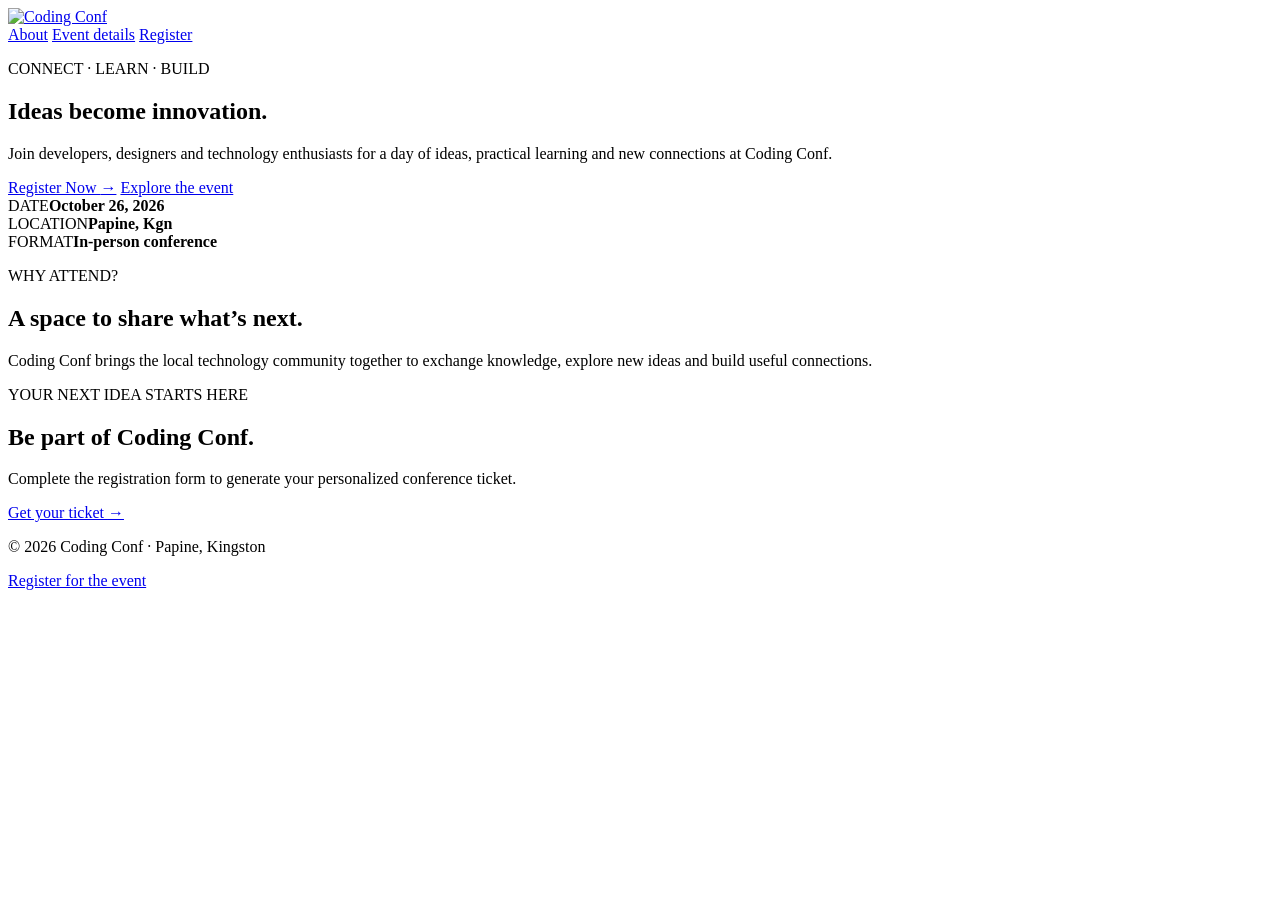
==== index.html @ f75af222 "Add files via upload" ====
<!--  Miessa Wright id#2300715 IA#2 Web programming CIT2011 Mondays 6-8 -->
<!DOCTYPE html>
<html lang="en">
<head>
    <meta charset="UTF-8">
    <meta name="viewport" content="width=device-width, initial-scale=1.0">
    <meta name="description" content="Register for Coding Conf, a technology and coding conference in Papine, Kingston.">
    <title>Coding Conf | Home</title>
    <link rel="icon" type="image/png" href="../assets/images/favicon-32x32.png">
    <link rel="stylesheet" href="../css/style.css">
</head>
<body class="page page-home">
    <header class="site-header">
        <a class="brand" href="index.html" aria-label="Coding Conf home">
            <img src="../assets/images/logo-full.svg" alt="Coding Conf">
        </a>
        <nav class="main-nav" aria-label="Main navigation">
            <a href="#about">About</a>
            <a href="#event-details">Event details</a>
            <a class="nav-register" href="login.html">Register</a>
        </nav>
    </header>

    <main class="home-main">
        <section class="hero" aria-labelledby="page-title">
            <p class="eyebrow">CONNECT · LEARN · BUILD</p>
            <h1 id="page-title">Ideas become <span class="gradient-text">innovation.</span></h1>
            <p class="hero-copy">Join developers, designers and technology enthusiasts for a day of ideas, practical learning and new connections at Coding Conf.</p>
            <div class="hero-actions">
                <a class="button button-primary" href="login.html">Register Now <span aria-hidden="true">→</span></a>
                <a class="button button-secondary" href="#about">Explore the event</a>
            </div>
            <div class="event-summary" id="event-details">
                <div class="summary-item"><span class="summary-label">DATE</span><strong>October 26, 2026</strong></div>
                <div class="summary-divider" aria-hidden="true"></div>
                <div class="summary-item"><span class="summary-label">LOCATION</span><strong>Papine, Kgn</strong></div>
                <div class="summary-divider" aria-hidden="true"></div>
                <div class="summary-item"><span class="summary-label">FORMAT</span><strong>In-person conference</strong></div>
            </div>
        </section>

        <section class="about-section" id="about" aria-labelledby="about-title">
            <div class="section-heading">
                <p class="eyebrow">WHY ATTEND?</p>
                <h2 id="about-title">A space to share what’s next.</h2>
                <p>Coding Conf brings the local technology community together to exchange knowledge, explore new ideas and build useful connections.</p>
            </div>
                    </section>

        <section class="closing-cta" aria-labelledby="cta-title">
            <p class="eyebrow">YOUR NEXT IDEA STARTS HERE</p>
            <h2 id="cta-title">Be part of Coding Conf.</h2>
            <p>Complete the registration form to generate your personalized conference ticket.</p>
            <a class="button button-primary" href="login.html">Get your ticket <span aria-hidden="true">→</span></a>
        </section>
    </main>

    <footer class="site-footer"><p>© 2026 Coding Conf · Papine, Kingston</p><a href="login.html">Register for the event</a></footer>
</body>
</html>
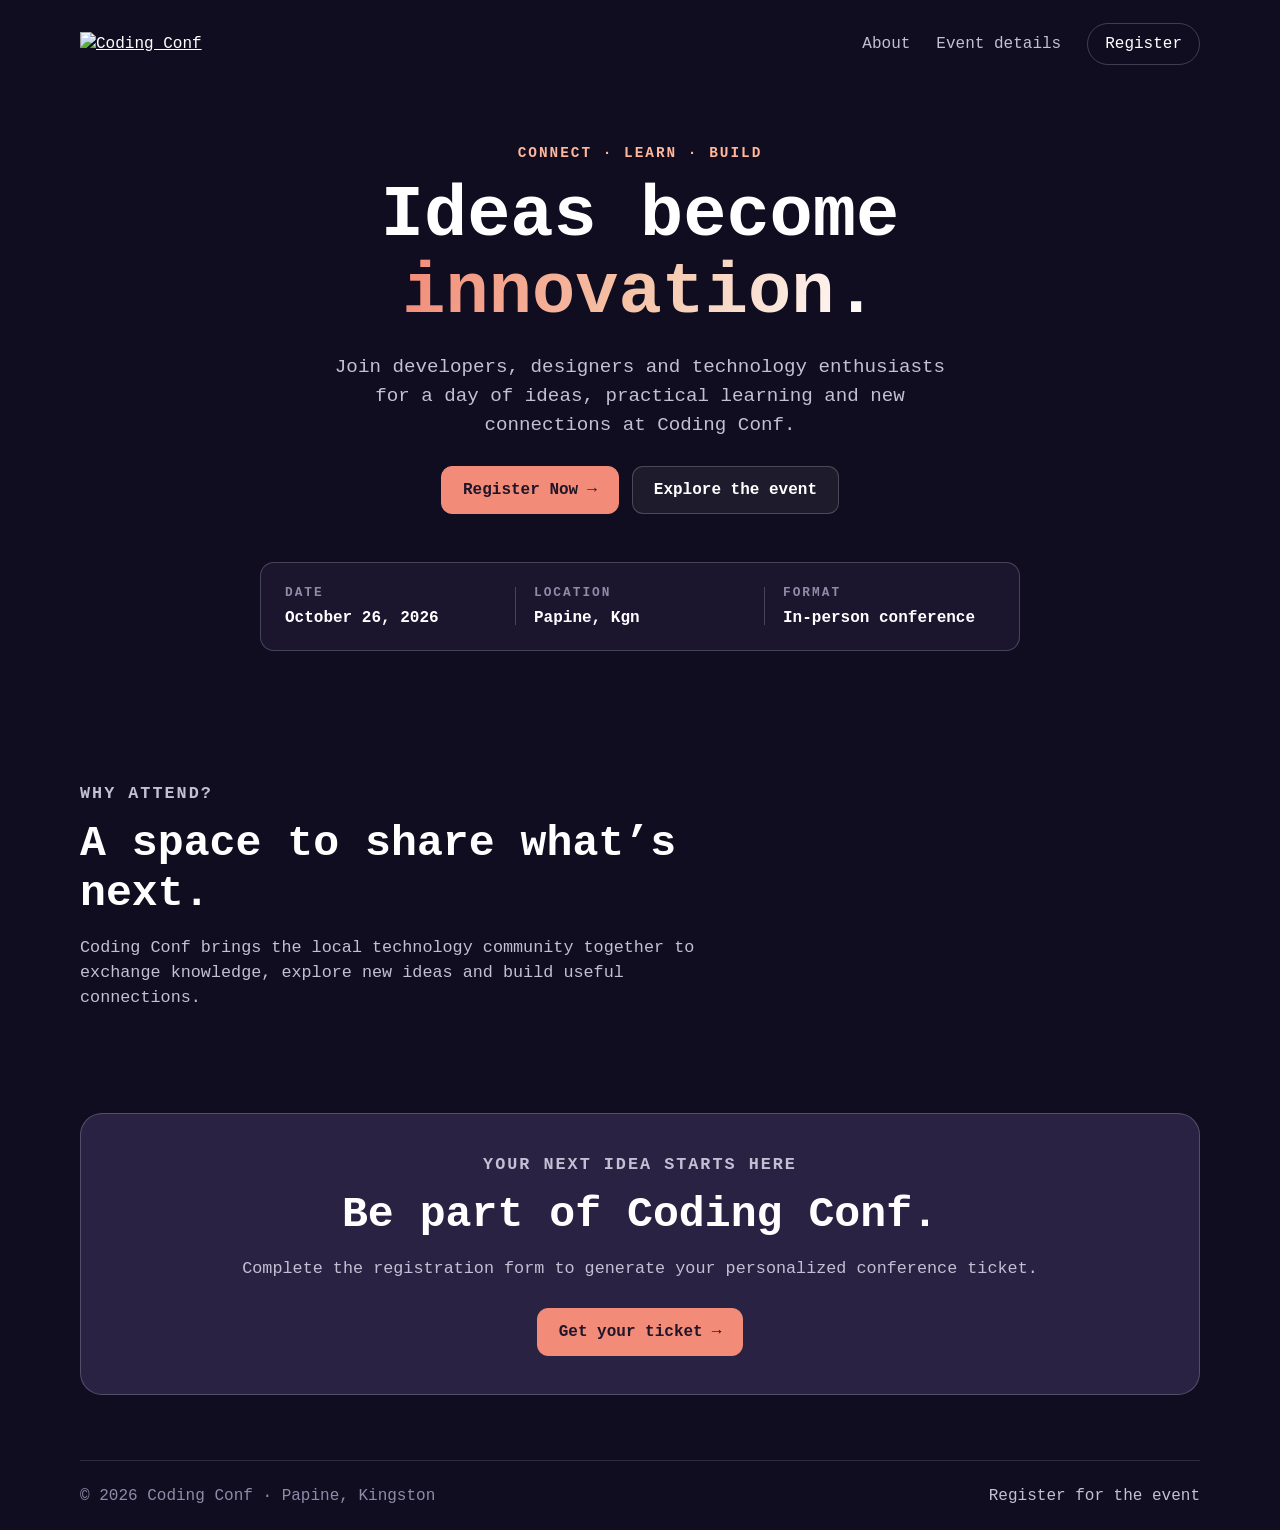
==== commit 2da64ca5: "Update stylesheet link in index.html" ====
--- a/index.html
+++ b/index.html
@@ -7,7 +7,7 @@
     <meta name="description" content="Register for Coding Conf, a technology and coding conference in Papine, Kingston.">
     <title>Coding Conf | Home</title>
     <link rel="icon" type="image/png" href="../assets/images/favicon-32x32.png">
-    <link rel="stylesheet" href="../css/style.css">
+    <link rel="stylesheet" href="style.css">
 </head>
 <body class="page page-home">
     <header class="site-header">
--- a/style.css
+++ b/style.css
@@ -0,0 +1,378 @@
+@font-face {
+    font-family: "Inconsolata";
+    src: url("../assets/fonts/Inconsolata-VariableFont_wdth,wght.ttf") format("truetype");
+    font-weight: 200 900;
+    font-style: normal;
+}
+
+:root {
+    --background: #100d20;
+    --text: #ffffff;
+    --accent: #ffb69a;
+    --accent-dark: #f28b78;
+    --muted: #c4bfd4;
+    --subtle: #918aa8;
+    --error: #ff9b91;
+    --border: rgba(255, 255, 255, 0.2);
+    --panel: rgba(35, 29, 58, 0.88);
+    --page-width: 1120px;
+}
+
+* { box-sizing: border-box; }
+
+body {
+    min-width: 320px;
+    min-height: 100vh;
+    margin: 0;
+    color: var(--text);
+    background: var(--background) url("../assets/images/background-desktop.png") center / cover fixed no-repeat;
+    font-family: "Inconsolata", monospace;
+    line-height: 1.5;
+}
+
+img { display: block; max-width: 100%; }
+a { color: inherit; }
+button, input { font: inherit; }
+button, a, input { transition: 0.2s ease; }
+
+:where(a, button, input):focus-visible {
+    outline: 2px solid var(--accent);
+    outline-offset: 3px;
+}
+
+.page { display: flex; min-height: 100vh; flex-direction: column; }
+
+
+.site-header, .site-footer {
+    display: flex;
+    width: 90%;
+    max-width: var(--page-width);
+    align-items: center;
+    justify-content: space-between;
+    gap: 20px;
+    margin: 0 auto;
+}
+
+.site-header { min-height: 88px; }
+.site-header-centered { justify-content: center; }
+.brand img { width: 185px; }
+.main-nav { display: flex; align-items: center; gap: 26px; }
+
+:where(.main-nav, .site-footer, .back-link) a {
+    color: var(--muted);
+    text-decoration: none;
+}
+
+:where(.main-nav, .site-footer, .back-link) a:hover { color: var(--accent); }
+.main-nav .nav-register {
+    padding: 8px 17px;
+    border: 1px solid var(--border);
+    border-radius: 24px;
+    color: var(--text);
+}
+
+
+.button {
+    display: inline-flex;
+    min-height: 48px;
+    align-items: center;
+    justify-content: center;
+    gap: 9px;
+    padding: 11px 21px;
+    border: 1px solid transparent;
+    border-radius: 11px;
+    cursor: pointer;
+    font-size: 1rem;
+    font-weight: 700;
+    text-align: center;
+    text-decoration: none;
+}
+
+.button:hover { transform: translateY(-2px); }
+.button-primary { border-color: var(--accent-dark); background: var(--accent-dark); color: #211529; }
+.button-primary:hover { background: var(--accent); }
+.button-secondary { border-color: var(--border); background: rgba(255,255,255,0.06); color: var(--text); }
+.button-secondary:hover { background: rgba(255,255,255,0.15); }
+
+
+.home-main {
+    width: 90%;
+    max-width: var(--page-width);
+    flex: 1;
+    margin: 0 auto;
+}
+
+.hero {
+    display: flex;
+    min-height: 590px;
+    flex-direction: column;
+    align-items: center;
+    justify-content: center;
+    padding: 55px 0 65px;
+    text-align: center;
+}
+
+.eyebrow {
+    margin: 0 0 13px;
+    color: var(--accent);
+    font-size: 0.9rem;
+    font-weight: 700;
+    letter-spacing: 2px;
+}
+
+:is(.hero, .form-intro, .ticket-intro) h1 {
+    max-width: 900px;
+    margin: 0;
+    font-size: clamp(2.25rem, 6vw, 4.5rem);
+    line-height: 1.08;
+}
+
+.gradient-text {
+    background: linear-gradient(105deg, var(--accent-dark), #f5c5a9, var(--text));
+    background-clip: text;
+    -webkit-background-clip: text;
+    color: transparent;
+}
+
+.hero-copy {
+    max-width: 650px;
+    margin: 20px auto 0;
+    color: var(--muted);
+    font-size: clamp(1rem, 2vw, 1.2rem);
+}
+
+.hero-actions, .ticket-actions {
+    display: flex;
+    flex-wrap: wrap;
+    justify-content: center;
+    gap: 13px;
+    margin-top: 26px;
+}
+
+.event-summary {
+    display: flex;
+    width: 100%;
+    max-width: 760px;
+    align-items: center;
+    justify-content: space-around;
+    gap: 18px;
+    margin-top: 48px;
+    padding: 20px 24px;
+    border: 1px solid var(--border);
+    border-radius: 14px;
+    background: rgba(31, 25, 51, 0.78);
+}
+
+.summary-item { display: flex; flex: 1; flex-direction: column; gap: 4px; text-align: left; }
+.summary-label { color: var(--subtle); font-size: 0.8rem; font-weight: 700; letter-spacing: 2px; }
+.summary-divider { width: 1px; height: 38px; background: var(--border); }
+.about-section { padding: 65px 0 75px; }
+.section-heading { max-width: 650px; margin-bottom: 27px; }
+:is(.section-heading, .closing-cta) h2 { margin: 0; font-size: clamp(1.8rem, 4vw, 2.7rem); line-height: 1.15; }
+:is(.section-heading, .closing-cta) p { color: var(--muted); font-size: 1.05rem; }
+
+.feature-grid {
+    display: grid;
+    grid-template-columns: repeat(3, 1fr);
+    gap: 17px;
+}
+
+.feature-card {
+    min-height: 200px;
+    padding: 23px;
+    border: 1px solid var(--border);
+    border-radius: 14px;
+    background: rgba(35, 29, 58, 0.85);
+}
+
+.feature-card:hover { transform: translateY(-4px); }
+.feature-number { float: right; color: var(--accent); font-weight: 700; }
+.feature-card h3 { margin: 16px 0 7px; font-size: 1.3rem; }
+.feature-card p { margin: 0; color: var(--muted); }
+.closing-cta {
+    margin-bottom: 65px;
+    padding: 38px 24px;
+    border: 1px solid var(--border);
+    border-radius: 22px;
+    background: rgba(48, 39, 75, 0.85);
+    text-align: center;
+}
+.closing-cta .button { margin-top: 10px; }
+
+
+.site-footer {
+    min-height: 70px;
+    border-top: 1px solid rgba(255,255,255,0.12);
+    color: var(--subtle);
+}
+.site-footer p { margin: 0; }
+
+:is(.form-main, .ticket-main) {
+    width: 90%;
+    max-width: 720px;
+    flex: 1;
+    margin: 0 auto;
+    padding: 20px 0 30px;
+}
+
+:is(.form-intro, .ticket-intro) { margin: 0 auto 17px; text-align: center; }
+:is(.form-intro, .ticket-intro) h1 { font-size: clamp(2rem, 5vw, 3.3rem); }
+:is(.form-intro, .ticket-intro) p { max-width: 620px; margin: 9px auto 0; color: var(--muted); }
+
+.registration-form {
+    display: flex;
+    flex-direction: column;
+    gap: 11px;
+    padding: 20px;
+    border: 1px solid var(--border);
+    border-radius: 18px;
+    background: var(--panel);
+}
+
+.form-group { display: flex; min-width: 0; flex-direction: column; gap: 4px; }
+.form-group label { font-weight: 700; }
+.required-text, .form-note { color: var(--subtle); font-size: 0.85rem; font-weight: 400; }
+
+.form-group input[type="text"], .form-group input[type="email"] {
+    width: 100%;
+    min-height: 43px;
+    padding: 9px 12px;
+    border: 1px solid rgba(255,255,255,0.32);
+    border-radius: 9px;
+    background: rgba(255,255,255,0.07);
+    color: var(--text);
+}
+
+.form-group input::placeholder { color: #a49db4; }
+.form-group input:focus { border-color: var(--accent); }
+.form-group input.input-error { border-color: var(--error); }
+
+/* Avatar upload and preview */
+.upload-area {
+    display: flex;
+    min-height: 105px;
+    flex-direction: column;
+    align-items: center;
+    justify-content: center;
+    gap: 6px;
+    padding: 10px;
+    border: 2px dashed rgba(255,255,255,0.32);
+    border-radius: 11px;
+    background: rgba(255,255,255,0.045);
+    text-align: center;
+}
+
+.upload-area.drag-over { border-color: var(--accent); background: rgba(242,139,120,0.12); }
+.upload-area.upload-invalid { border-color: var(--error); }
+.upload-icon { width: 30px; height: 30px; padding: 4px; border: 1px solid var(--border); border-radius: 8px; }
+.avatar-preview { width: 52px; height: 52px; border: 2px solid var(--text); border-radius: 11px; object-fit: cover; }
+.upload-area p { margin: 0; color: var(--muted); }
+.text-button { padding: 0; border: 0; background: none; color: var(--accent); cursor: pointer; font-weight: 700; text-decoration: underline; }
+.upload-actions { display: flex; flex-wrap: wrap; justify-content: center; gap: 8px; }
+.small-button { padding: 5px 11px; border: 1px solid var(--border); border-radius: 7px; background: rgba(255,255,255,0.1); color: var(--text); cursor: pointer; }
+
+/* Keep hidden controls hidden when no avatar is selected. */
+.avatar-preview[hidden], .upload-actions[hidden] { display: none !important; }
+.avatar-preview:not([hidden]) { display: block; }
+.upload-actions:not([hidden]) { display: flex; }
+
+.help-text { display: flex; align-items: center; gap: 7px; margin: 0; color: var(--muted); font-size: 0.82rem; }
+.help-text img { width: 16px; height: 16px; }
+.field-error { color: var(--error); font-size: 0.88rem; }
+.field-error:empty { display: none; }
+.registration-form:has(.input-error) .submit-button { box-shadow: 0 0 0 2px rgba(255,155,145,0.16); }
+.submit-button { width: 100%; margin-top: 2px; }
+.form-note { margin: 0; text-align: center; }
+.back-link { margin: 16px 0 0; text-align: center; }
+.visually-hidden { position: absolute; width: 1px; height: 1px; overflow: hidden; clip: rect(0,0,0,0); white-space: nowrap; }
+
+.ticket-main { max-width: 850px; }
+.ticket-intro h1 { max-width: 790px; margin: 0 auto; }
+.ticket-card {
+    display: grid;
+    grid-template-columns: 1fr 100px;
+    min-height: 255px;
+    overflow: hidden;
+    border: 1px solid rgba(255,255,255,0.58);
+    border-radius: 18px;
+    background: rgba(255,255,255,0.12);
+}
+.ticket-main-content { display: flex; flex-direction: column; justify-content: space-between; padding: 24px; }
+.ticket-brand-row { display: flex; align-items: center; justify-content: space-between; gap: 12px; }
+.ticket-brand-row img { width: 185px; }
+.ticket-type, .stub-label { color: var(--accent); font-size: 0.8rem; font-weight: 700; letter-spacing: 2px; }
+.ticket-event-details { display: flex; flex-wrap: wrap; gap: 9px 22px; margin: 15px 0; color: var(--muted); }
+.ticket-event-details p { margin: 0; }
+.detail-icon { margin-right: 5px; color: var(--accent); }
+.ticket-attendee { display: flex; align-items: center; gap: 13px; margin-top: 10px; }
+.ticket-avatar { width: 62px; height: 62px; flex-shrink: 0; border: 2px solid var(--text); border-radius: 12px; object-fit: cover; }
+.attendee-copy h2 { margin: 0 0 3px; font-size: 1.4rem; overflow-wrap: anywhere; }
+.attendee-copy a { display: flex; align-items: center; gap: 6px; color: var(--muted); text-decoration: none; }
+.attendee-copy a:hover { color: var(--accent); }
+.attendee-copy a img { width: 17px; height: 17px; }
+.ticket-stub { display: flex; flex-direction: column; align-items: center; justify-content: center; gap: 11px; border-left: 1px dashed rgba(255,255,255,0.5); background: rgba(14,11,27,0.3); }
+.ticket-number { color: var(--text); font-size: 1.05rem; font-weight: 700; writing-mode: vertical-rl; }
+.stub-mark { display: grid; width: 32px; height: 32px; place-items: center; border: 1px solid var(--border); border-radius: 50%; color: var(--accent); font-size: 0.75rem; font-weight: 700; }
+.ticket-actions { margin-top: 22px; }
+
+
+@media (max-width: 800px) {
+    :is(.site-header, .home-main, .site-footer) { width: 92%; }
+    .hero { min-height: 510px; }
+    .feature-grid { grid-template-columns: repeat(2, 1fr); }
+    .feature-card:last-child { grid-column: 1 / 3; }
+    body { background-image: url("../assets/images/background-tablet.png"); }
+    .form-main { padding-top: 16px; }
+    .registration-form { gap: 10px; padding: 18px; }
+}
+
+@media (max-width: 560px) {
+    body { background-image: url("../assets/images/background-mobile.png"); background-attachment: scroll; }
+    :is(.site-header, .home-main, .site-footer) { width: 90%; }
+    .site-header { min-height: 70px; }
+    .brand img { width: 155px; }
+    .main-nav { gap: 10px; }
+    .main-nav a { font-size: 0.88rem; }
+    .main-nav a:not(.nav-register) { display: none; }
+    .hero { min-height: auto; padding: 65px 0 50px; }
+    .hero-actions { width: 100%; flex-direction: column; }
+    .hero-actions .button { width: 100%; }
+    .event-summary { flex-direction: column; gap: 12px; margin-top: 35px; padding: 16px; }
+    .summary-item { text-align: center; }
+    .summary-divider { width: 100%; height: 1px; }
+    .about-section { padding: 45px 0 50px; }
+    .feature-grid { grid-template-columns: 1fr; }
+    .feature-card, .feature-card:last-child { min-height: auto; grid-column: auto; }
+    .closing-cta { margin-bottom: 40px; padding: 28px 16px; }
+    .site-footer { min-height: 65px; flex-direction: column; justify-content: center; gap: 4px; padding: 10px 0; text-align: center; }
+    :is(.form-main, .ticket-main) { width: 92%; padding-top: 12px; }
+    .form-main { padding-bottom: 20px; }
+    :is(.form-intro, .ticket-intro) { margin-bottom: 13px; }
+    :is(.form-intro, .ticket-intro) h1 { font-size: clamp(1.9rem, 8vw, 2.5rem); }
+    :is(.form-intro, .ticket-intro) p { font-size: 0.92rem; }
+    .registration-form { gap: 9px; padding: 14px 12px; border-radius: 14px; }
+    .form-group { gap: 3px; }
+    .form-group input[type="text"], .form-group input[type="email"] { min-height: 40px; padding: 7px 10px; }
+    .upload-area { min-height: 92px; padding: 8px; }
+    .avatar-preview { width: 46px; height: 46px; }
+    .help-text { font-size: 0.75rem; }
+    .ticket-card { grid-template-columns: 1fr 55px; min-height: 230px; }
+    .ticket-main-content { padding: 14px 11px; }
+    .ticket-brand-row { align-items: flex-start; flex-direction: column; gap: 6px; }
+    .ticket-brand-row img { width: 150px; }
+    .ticket-event-details { flex-direction: column; gap: 3px; margin: 10px 0; font-size: 0.86rem; }
+    .ticket-attendee { align-items: flex-start; gap: 8px; }
+    .ticket-avatar { width: 45px; height: 45px; }
+    .attendee-copy h2 { font-size: 1rem; }
+    .attendee-copy a { font-size: 0.82rem; overflow-wrap: anywhere; }
+    .ticket-actions { flex-direction: column; }
+    .ticket-actions .button { width: 100%; }
+}
+
+@media print {
+    body { background: #ffffff; color: #171321; }
+    .site-header, .site-footer, .ticket-intro, .ticket-actions { display: none; }
+    .ticket-main { width: 100%; padding: 20px; }
+    .ticket-card { border: 1px solid #777777; background: #ffffff; color: #171321; }
+    .ticket-number, .attendee-copy h2 { color: #171321; }
+}
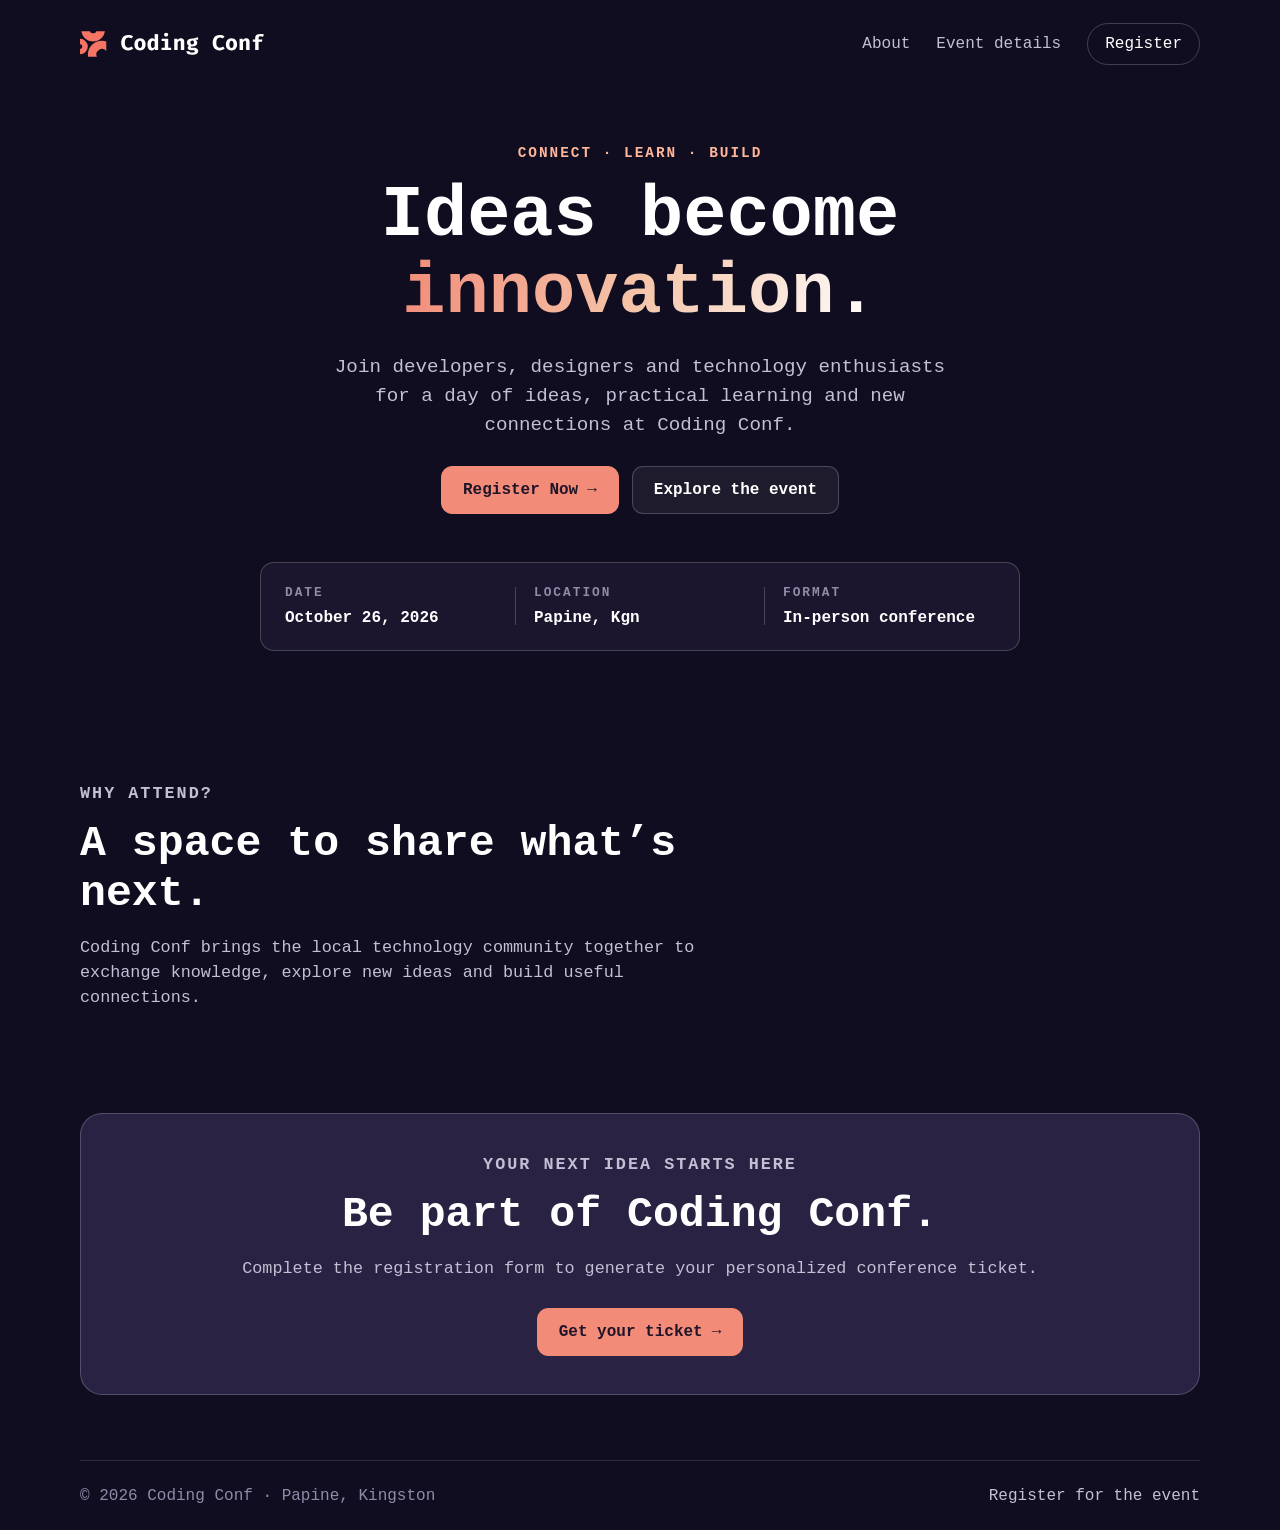
==== commit 5fde83bf: "Update index.html" ====
--- a/index.html
+++ b/index.html
@@ -6,13 +6,13 @@
     <meta name="viewport" content="width=device-width, initial-scale=1.0">
     <meta name="description" content="Register for Coding Conf, a technology and coding conference in Papine, Kingston.">
     <title>Coding Conf | Home</title>
-    <link rel="icon" type="image/png" href="../assets/images/favicon-32x32.png">
+    <link rel="icon" type="image/png" href="favicon-32x32.png">
     <link rel="stylesheet" href="style.css">
 </head>
 <body class="page page-home">
     <header class="site-header">
         <a class="brand" href="index.html" aria-label="Coding Conf home">
-            <img src="../assets/images/logo-full.svg" alt="Coding Conf">
+            <img src="logo-full.svg" alt="Coding Conf">
         </a>
         <nav class="main-nav" aria-label="Main navigation">
             <a href="#about">About</a>
